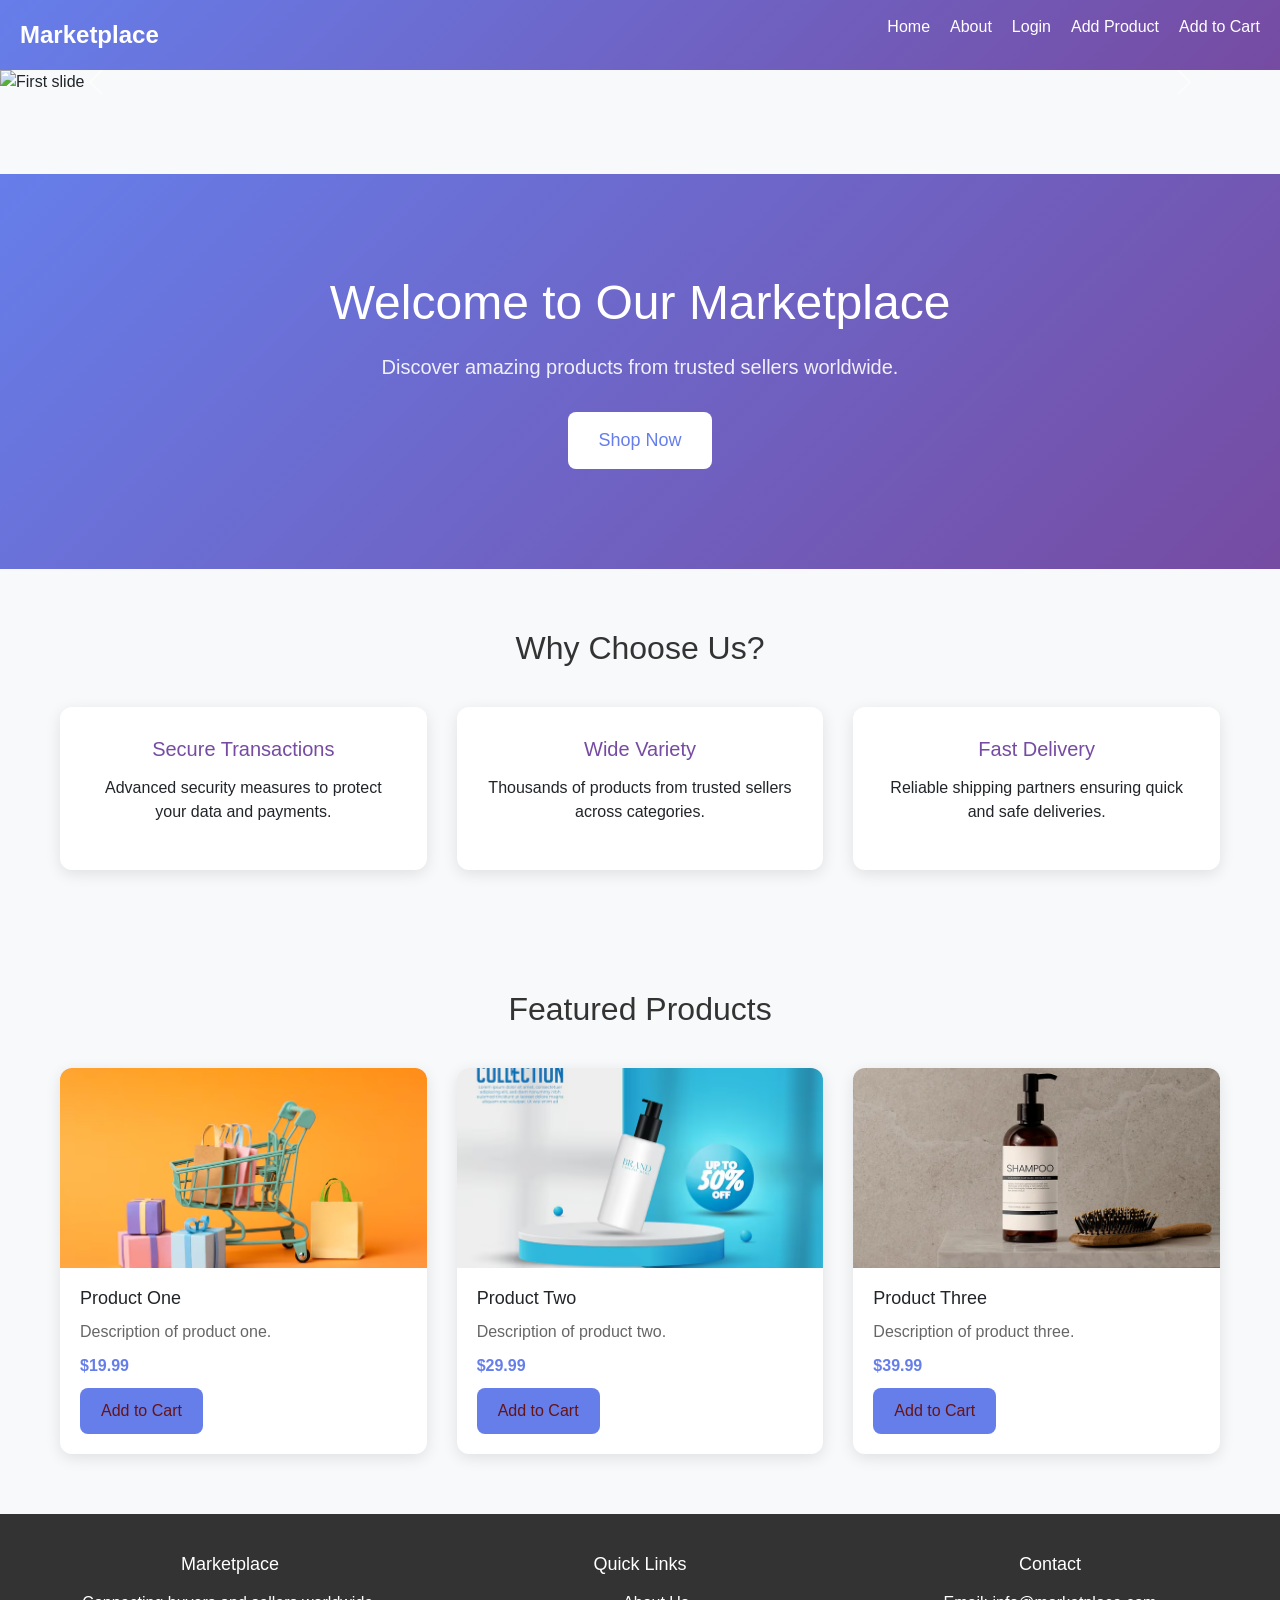
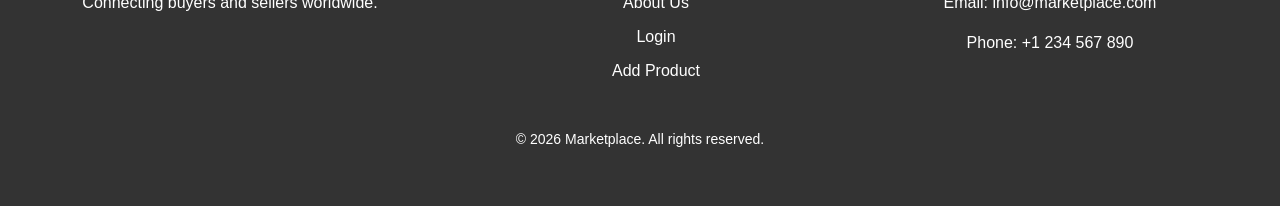
==== index.html @ aaffb5f0 "Online Market Place Website" ====
<!DOCTYPE html>
<html lang="en">
<head>
    <meta charset="UTF-8">
    <meta name="viewport" content="width=device-width, initial-scale=1.0">
    <title>Marketplace</title>
    <!-- Bootstrap CSS -->
<link href="https://cdn.jsdelivr.net/npm/bootstrap@5.3.3/dist/css/bootstrap.min.css" rel="stylesheet">
    <style>
        * {
            margin: 0;
            padding: 0;
            box-sizing: border-box;
        }

        body {
            font-family: 'Segoe UI', Tahoma, Geneva, Verdana, sans-serif;
            background: #f8f9fa;
        }

        .navbar {
            background: linear-gradient(135deg, #667eea 0%, #764ba2 100%);
            color: white;
            padding: 15px 20px;
            display: flex;
            justify-content: space-between;
            align-items: center;
            transition: all 0.3s ease;
            position: relative;
            z-index: 1000;
        }

        .navbar.fixed {
            position: fixed;
            top: 0;
            left: 0;
            right: 0;
            box-shadow: 0 2px 10px rgba(0, 0, 0, 0.2);
        }

        .navbar .logo {
            font-size: 24px;
            font-weight: bold;
        }

        .navbar .nav-links {
            display: flex;
            list-style: none;
        }

        .navbar .nav-links li {
            margin-left: 20px;
        }

        .navbar .nav-links a {
            color: white;
            text-decoration: none;
            font-size: 16px;
            transition: color 0.3s ease;
        }

        .navbar .nav-links a:hover {
            color: #e0e0e0;
        }

        .navbar .menu-toggle {
            display: none;
            flex-direction: column;
            cursor: pointer;
        }

        .navbar .menu-toggle span {
            width: 25px;
            height: 3px;
            background: white;
            margin: 3px 0;
            transition: 0.3s;
        }

        /* Responsive */
        @media (max-width: 768px) {
            .navbar .nav-links {
                display: none;
                flex-direction: column;
                position: absolute;
                top: 100%;
                left: 0;
                right: 0;
                background: linear-gradient(135deg, #667eea 0%, #764ba2 100%);
                padding: 20px;
            }

            .navbar .nav-links.active {
                display: flex;
            }

            .navbar .nav-links li {
                margin: 10px 0;
            }

            .navbar .menu-toggle {
                display: flex;
            }
        }

        /* Content padding to account for fixed navbar */
        .content {
            padding-top: 80px;
        }

        /* Hero Section */
        .hero {
            background: linear-gradient(135deg, #667eea 0%, #764ba2 100%);
            color: white;
            padding: 100px 20px;
            text-align: center;
        }

        .hero h1 {
            font-size: 48px;
            margin-bottom: 20px;
        }

        .hero p {
            font-size: 20px;
            margin-bottom: 30px;
            opacity: 0.9;
        }

        .hero .btn {
            background: white;
            color: #667eea;
            padding: 15px 30px;
            border: none;
            border-radius: 8px;
            font-size: 18px;
            cursor: pointer;
            transition: background 0.3s ease;
        }

        .hero .btn:hover {
            background: #e0e0e0;
        }

        /* Sections */
        .section {
            padding: 60px 20px;
            max-width: 1200px;
            margin: 0 auto;
        }

        .section h2 {
            font-size: 32px;
            text-align: center;
            margin-bottom: 40px;
            color: #333;
        }

        .features {
            display: grid;
            grid-template-columns: repeat(auto-fit, minmax(250px, 1fr));
            gap: 30px;
        }

        .feature-card {
            background: white;
            padding: 30px;
            border-radius: 12px;
            box-shadow: 0 4px 15px rgba(0, 0, 0, 0.1);
            text-align: center;
            transition: transform 0.3s ease;
        }

        .feature-card:hover {
            transform: translateY(-5px);
        }

        .feature-card h3 {
            font-size: 20px;
            margin-bottom: 15px;
            color: #764ba2;
        }

        .products {
            display: grid;
            grid-template-columns: repeat(auto-fit, minmax(300px, 1fr));
            gap: 30px;
        }

        .product-card {
            background: white;
            border-radius: 12px;
            overflow: hidden;
            box-shadow: 0 4px 15px rgba(0, 0, 0, 0.1);
            transition: transform 0.3s ease;
        }

        .product-card:hover {
            transform: translateY(-5px);
        }

        .product-card img {
            width: 100%;
            height: 200px;
            object-fit: cover;
        }

        .product-card .info {
            padding: 20px;
        }

        .product-card h3 {
            font-size: 18px;
            margin-bottom: 10px;
        }

        .product-card p {
            color: #666;
            margin-bottom: 10px;
        }

        .product-card .price {
            font-weight: bold;
            color: #667eea;
        }
        .btn{
            background: #667eea;
            color: rgb(102, 19, 19);
            padding: 10px 20px;
            border-radius: 8px;
            font-size: 16px;
            cursor: pointer;
            transition: background 0.3s ease;
        }
        .btn:hover {
            background: #5d74f5;
            color: white;
        }

        /* Footer */
        footer {
            background: #333;
            color: white;
            padding: 40px 20px;
            text-align: center;
        }

        footer .footer-content {
            max-width: 1200px;
            margin: 0 auto;
            display: grid;
            grid-template-columns: repeat(auto-fit, minmax(200px, 1fr));
            gap: 30px;
        }

        footer h3 {
            font-size: 18px;
            margin-bottom: 15px;
        }

        footer ul {
            list-style: none;
        }

        footer ul li {
            margin-bottom: 10px;
        }

        footer a {
            color: white;
            text-decoration: none;
        }

        footer a:hover {
            text-decoration: underline;
        }

        footer .copyright {
            margin-top: 30px;
            font-size: 14px;
        }

        /* Responsive */
        @media (max-width: 768px) {
            .hero {
                padding: 80px 20px;
            }

            .hero h1 {
                font-size: 36px;
            }

            .hero p {
                font-size: 18px;
            }

            .section {
                padding: 40px 20px;
            }

            .section h2 {
                font-size: 28px;
            }

            .features {
                grid-template-columns: 1fr;
            }

            .products {
                grid-template-columns: 1fr;
            }

            footer .footer-content {
                grid-template-columns: 1fr;
            }
        }

        @media (max-width: 480px) {
            .hero h1 {
                font-size: 28px;
            }

            .hero p {
                font-size: 16px;
            }

            .section h2 {
                font-size: 24px;
            }

            .feature-card, .product-card .info {
                padding: 20px;
            }
        }
    </style>
</head>
<body>
    <nav class="navbar" id="navbar">
        <div class="logo">Marketplace</div>
        <ul class="nav-links" id="nav-links">
            <li><a href="index.html">Home</a></li>
            <li><a href="about.html">About</a></li>
            <li><a href="login.html">Login</a></li>
            <li><a href="add-product.html">Add Product</a></li>
            <li id="cartBtnLi"><a href="add-product.html">Add to Cart</a></li>
        </ul>
        <div class="menu-toggle" id="menu-toggle">
            <span></span>
            <span></span>
            <span></span>
        </div>
    </nav>
    <!-- main-section -->
    <div id="heroCarousel" class="carousel slide" data-bs-ride="carousel">
  <div class="carousel-inner">
    <!-- First Slide -->
    <div class="carousel-item active">
      <img src="images/image1.jpg" class="d-block w-100" alt="First slide">
      <div class="carousel-caption d-none d-md-block">
        <h1>Welcome to Marketplace</h1>
        <p>Find the best deals here</p>
      </div>
    </div>

    <!-- Second Slide -->
    <div class="carousel-item">
      <img src="images/image2.jpg" class="d-block w-100" alt="Second slide">
      <div class="carousel-caption d-none d-md-block">
        <h1>Shop Smart</h1>
        <p>Quality products at great prices</p>
      </div>
    </div>

    <!-- Third Slide -->
    <div class="carousel-item">
      <img src="images/image3.jpg" class="d-block w-100" alt="Third slide">
      <div class="carousel-caption d-none d-md-block">
        <h1>Fast Delivery</h1>
        <p>Get your items quickly</p>
      </div>
    </div>
  </div>

  <!-- Controls -->
  <button class="carousel-control-prev" type="button" data-bs-target="#heroCarousel" data-bs-slide="prev">
    <span class="carousel-control-prev-icon"></span>
  </button>
  <button class="carousel-control-next" type="button" data-bs-target="#heroCarousel" data-bs-slide="next">
    <span class="carousel-control-next-icon"></span>
  </button>
</div>



    <div class="content">
        <!-- Hero Section -->
        <section class="hero">
            <h1>Welcome to Our Marketplace</h1>
            <p>Discover amazing products from trusted sellers worldwide.</p>
            <button class="btn" id="shopBtn">Shop Now</button>
        </section>

        <!-- Features Section -->
        <section class="section">
            <h2>Why Choose Us?</h2>
            <div class="features">
                <div class="feature-card">
                    <h3>Secure Transactions</h3>
                    <p>Advanced security measures to protect your data and payments.</p>
                </div>
                <div class="feature-card">
                    <h3>Wide Variety</h3>
                    <p>Thousands of products from trusted sellers across categories.</p>
                </div>
                <div class="feature-card">
                    <h3>Fast Delivery</h3>
                    <p>Reliable shipping partners ensuring quick and safe deliveries.</p>
                </div>
            </div>
        </section>

        <!-- Products Section -->
        <section class="section">
            <h2>Featured Products</h2>
            <div class="products">
                <div class="product-card">
                    <img src="images/image.png" alt="Product 1">
                    <div class="info">
                        <h3>Product One</h3>
                        <p>Description of product one.</p>
                        <p class="price">$19.99</p>
                        <button class="btn" id="cartBtn">Add to Cart</button>
                    </div>
                </div>
                <div class="product-card">
                    <img src="images/image copy.png" alt="Product 2">
                    <div class="info">
                        <h3>Product Two</h3>
                        <p>Description of product two.</p>
                        <p class="price">$29.99</p>
                        <button class="btn" id="cartBtn">Add to Cart</button>
                    </div>
                </div>
                <div class="product-card">
                    <img src="images/image copy 2.png" alt="Product 3">
                    <div class="info">
                        <h3>Product Three</h3>
                        <p>Description of product three.</p>
                        <p class="price">$39.99</p>
                        <button class="btn" id="cartBtn">Add to Cart</button>
                    </div>
                </div>
            </div>
        </section>
    </div>

    <!-- Footer -->
    <footer>
        <div class="footer-content">
            <div>
                <h3>Marketplace</h3>
                <p>Connecting buyers and sellers worldwide.</p>
            </div>
            <div>
                <h3>Quick Links</h3>
                <ul>
                    <li><a href="about.html">About Us</a></li>
                    <li><a href="login.html">Login</a></li>
                    <li><a href="add-product.html">Add Product</a></li>
                </ul>
            </div>
            <div>
                <h3>Contact</h3>
                <p>Email: info@marketplace.com</p>
                <p>Phone: +1 234 567 890</p>
            </div>
        </div>
        <div class="copyright">
            <p>&copy; 2026 Marketplace. All rights reserved.</p>
        </div>
    </footer>

    <script>
        // Fixed navbar on scroll
        window.addEventListener('scroll', function() {
            const navbar = document.getElementById('navbar');
            if (window.scrollY > 50) {
                navbar.classList.add('fixed');
            } else {
                navbar.classList.remove('fixed');
            }
        });

        // Mobile menu toggle
        const menuToggle = document.getElementById('menu-toggle');
        const navLinks = document.getElementById('nav-links');
        menuToggle.addEventListener('click', function() {
            navLinks.classList.toggle('active');
        });
        // Shop Now button scroll
        const shopBtn = document.getElementById('shopBtn');
      shopBtn.addEventListener('click', function() {
           window.location.href = "login.html"; // Redirect to login page
        });
    </script>

    <script src="https://www.gstatic.com/firebasejs/8.10.0/firebase-app.js"></script>
    <script src="https://www.gstatic.com/firebasejs/8.10.0/firebase-firestore.js"></script>
    <script src="firebase.js" type="module"></script>
    <script src="js/app.js" type="module"></script>
    <script type="module" src="js/auth.js"></script>
    <!-- Bootstrap JS -->
<script src="https://cdn.jsdelivr.net/npm/bootstrap@5.3.3/dist/js/bootstrap.bundle.min.js"></script>
</body>
</html>
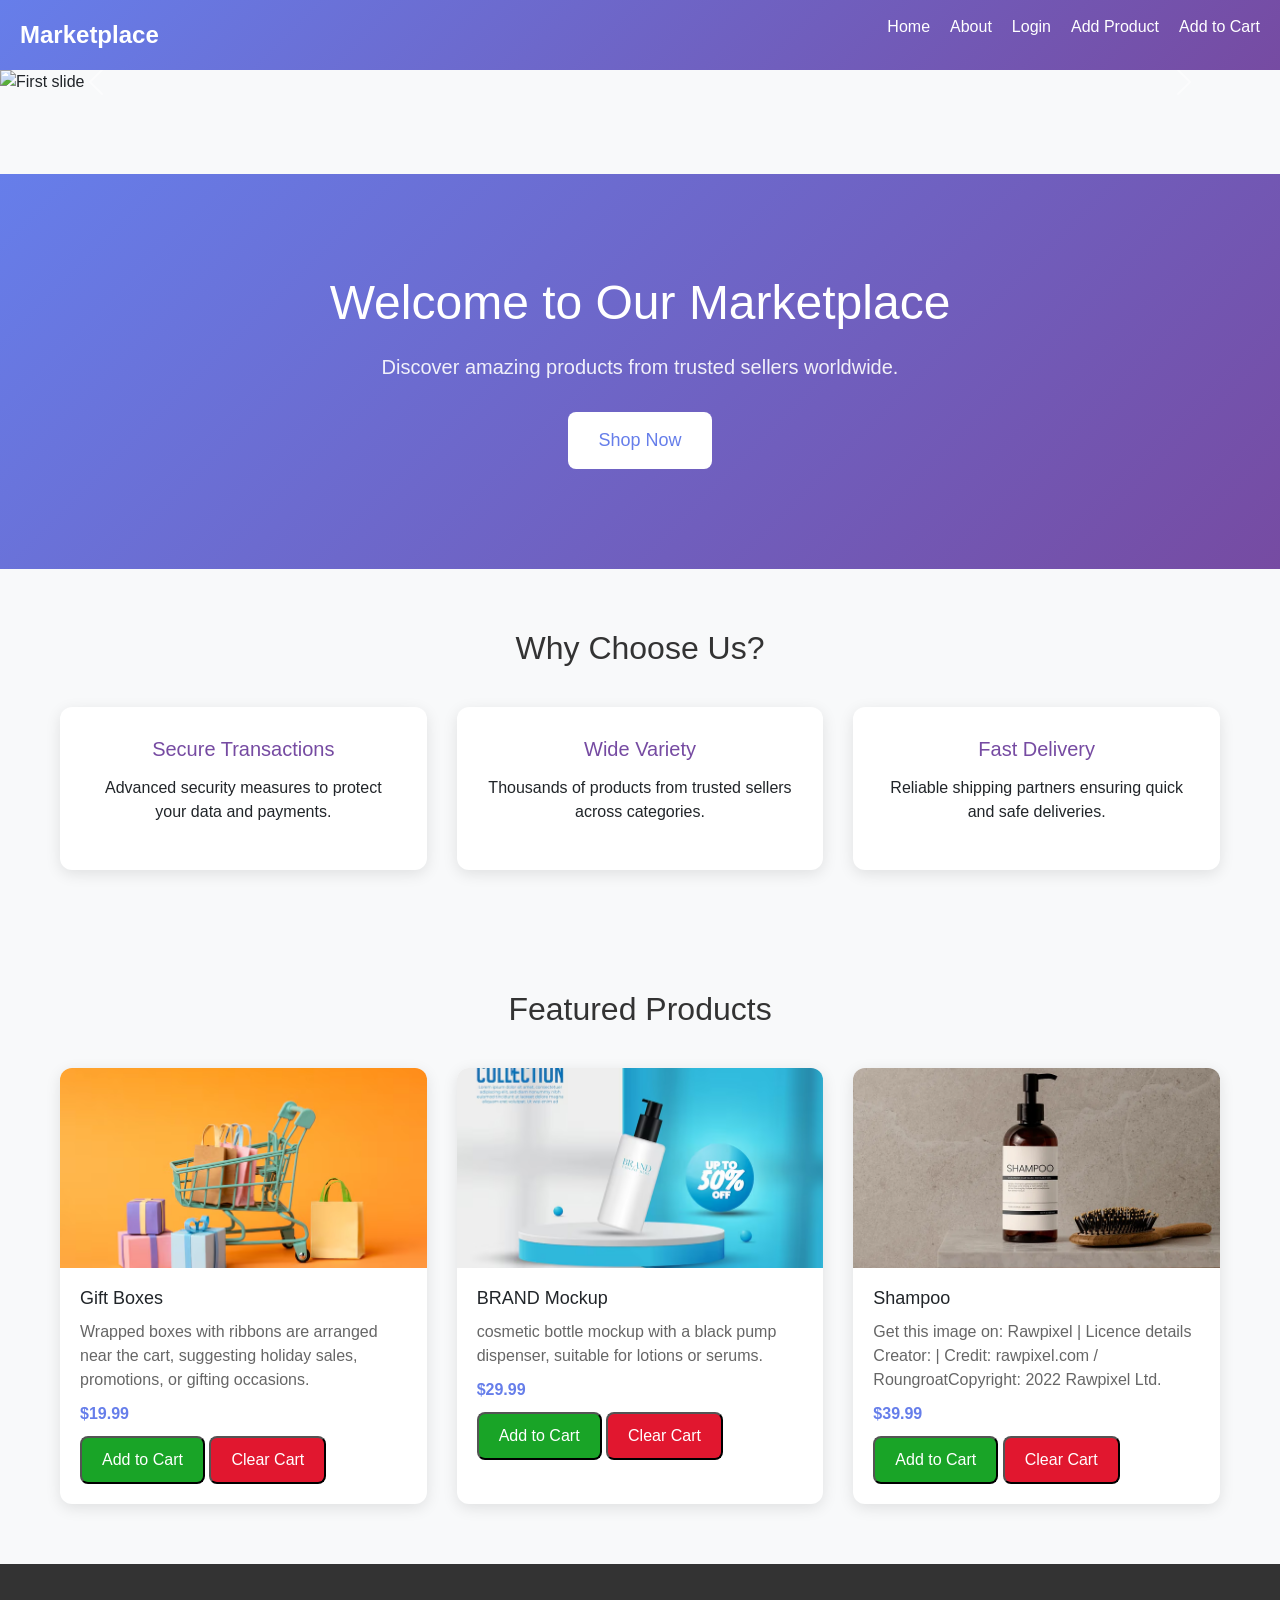
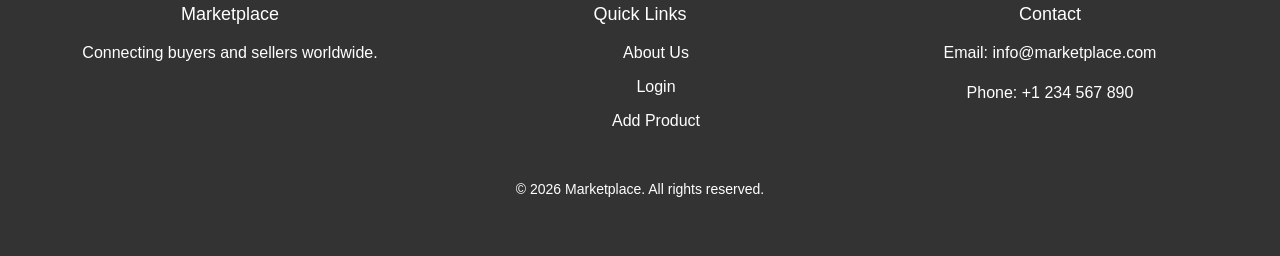
==== commit ba63920e: "updated" ====
--- a/index.html
+++ b/index.html
@@ -236,6 +236,35 @@
             background: #5d74f5;
             color: white;
         }
+/* Cart Button*/
+.cartBtn{
+            background:#19a427;
+            color: white;
+            padding: 10px 20px;
+            border-radius: 8px;
+            font-size: 16px;
+            cursor: pointer;
+            transition: background 0.3s ease;
+        }
+        .cartBtn:hover {
+            background: #04590c;
+            color: white;
+        }
+        
+        /* Clear Cart Button */
+            .clrBtn{
+                background:#e1172f;
+                color: white;
+                padding: 10px 20px;
+                border-radius: 8px;
+                font-size: 16px;
+                cursor: pointer;
+                transition: background 0.3s ease;
+            }
+            .clrBtn:hover {
+                background: #c0392b;
+                color: rgb(240, 233, 233);
+            }
 
         /* Footer */
         footer {
@@ -342,7 +371,7 @@
             <li><a href="about.html">About</a></li>
             <li><a href="login.html">Login</a></li>
             <li><a href="add-product.html">Add Product</a></li>
-            <li id="cartBtnLi"><a href="add-product.html">Add to Cart</a></li>
+            <li id="cartBtnLi"><a href="signup.html">Add to Cart</a></li>
         </ul>
         <div class="menu-toggle" id="menu-toggle">
             <span></span>
@@ -426,28 +455,31 @@
                 <div class="product-card">
                     <img src="images/image.png" alt="Product 1">
                     <div class="info">
-                        <h3>Product One</h3>
-                        <p>Description of product one.</p>
+                        <h3>Gift Boxes</h3>
+                        <p> Wrapped boxes with ribbons are arranged near the cart, suggesting holiday sales, promotions, or gifting occasions.</p>
                         <p class="price">$19.99</p>
-                        <button class="btn" id="cartBtn">Add to Cart</button>
+                        <button class="cartBtn" id="cartBtn">Add to Cart</button>
+                        <button class="clrBtn" id="clrCart">Clear Cart</button>
                     </div>
                 </div>
                 <div class="product-card">
                     <img src="images/image copy.png" alt="Product 2">
                     <div class="info">
-                        <h3>Product Two</h3>
-                        <p>Description of product two.</p>
+                        <h3>BRAND Mockup</h3>
+                        <p>cosmetic bottle mockup with a black pump dispenser, suitable for lotions or serums. </p>
                         <p class="price">$29.99</p>
-                        <button class="btn" id="cartBtn">Add to Cart</button>
+                        <button class="cartBtn" id="cartBtn2">Add to Cart</button>
+                          <button class="clrBtn" id="clrCart2">Clear Cart</button>
                     </div>
                 </div>
                 <div class="product-card">
                     <img src="images/image copy 2.png" alt="Product 3">
                     <div class="info">
-                        <h3>Product Three</h3>
-                        <p>Description of product three.</p>
+                        <h3>Shampoo</h3>
+                        <p>Get this image on: Rawpixel | Licence details    Creator: | Credit: rawpixel.com / RoungroatCopyright: 2022 Rawpixel Ltd.</p>
                         <p class="price">$39.99</p>
-                        <button class="btn" id="cartBtn">Add to Cart</button>
+                        <button class="cartBtn" id="cartBtn3">Add to Cart</button>
+                          <button class="clrBtn" id="clrCart3">Clear Cart</button>
                     </div>
                 </div>
             </div>
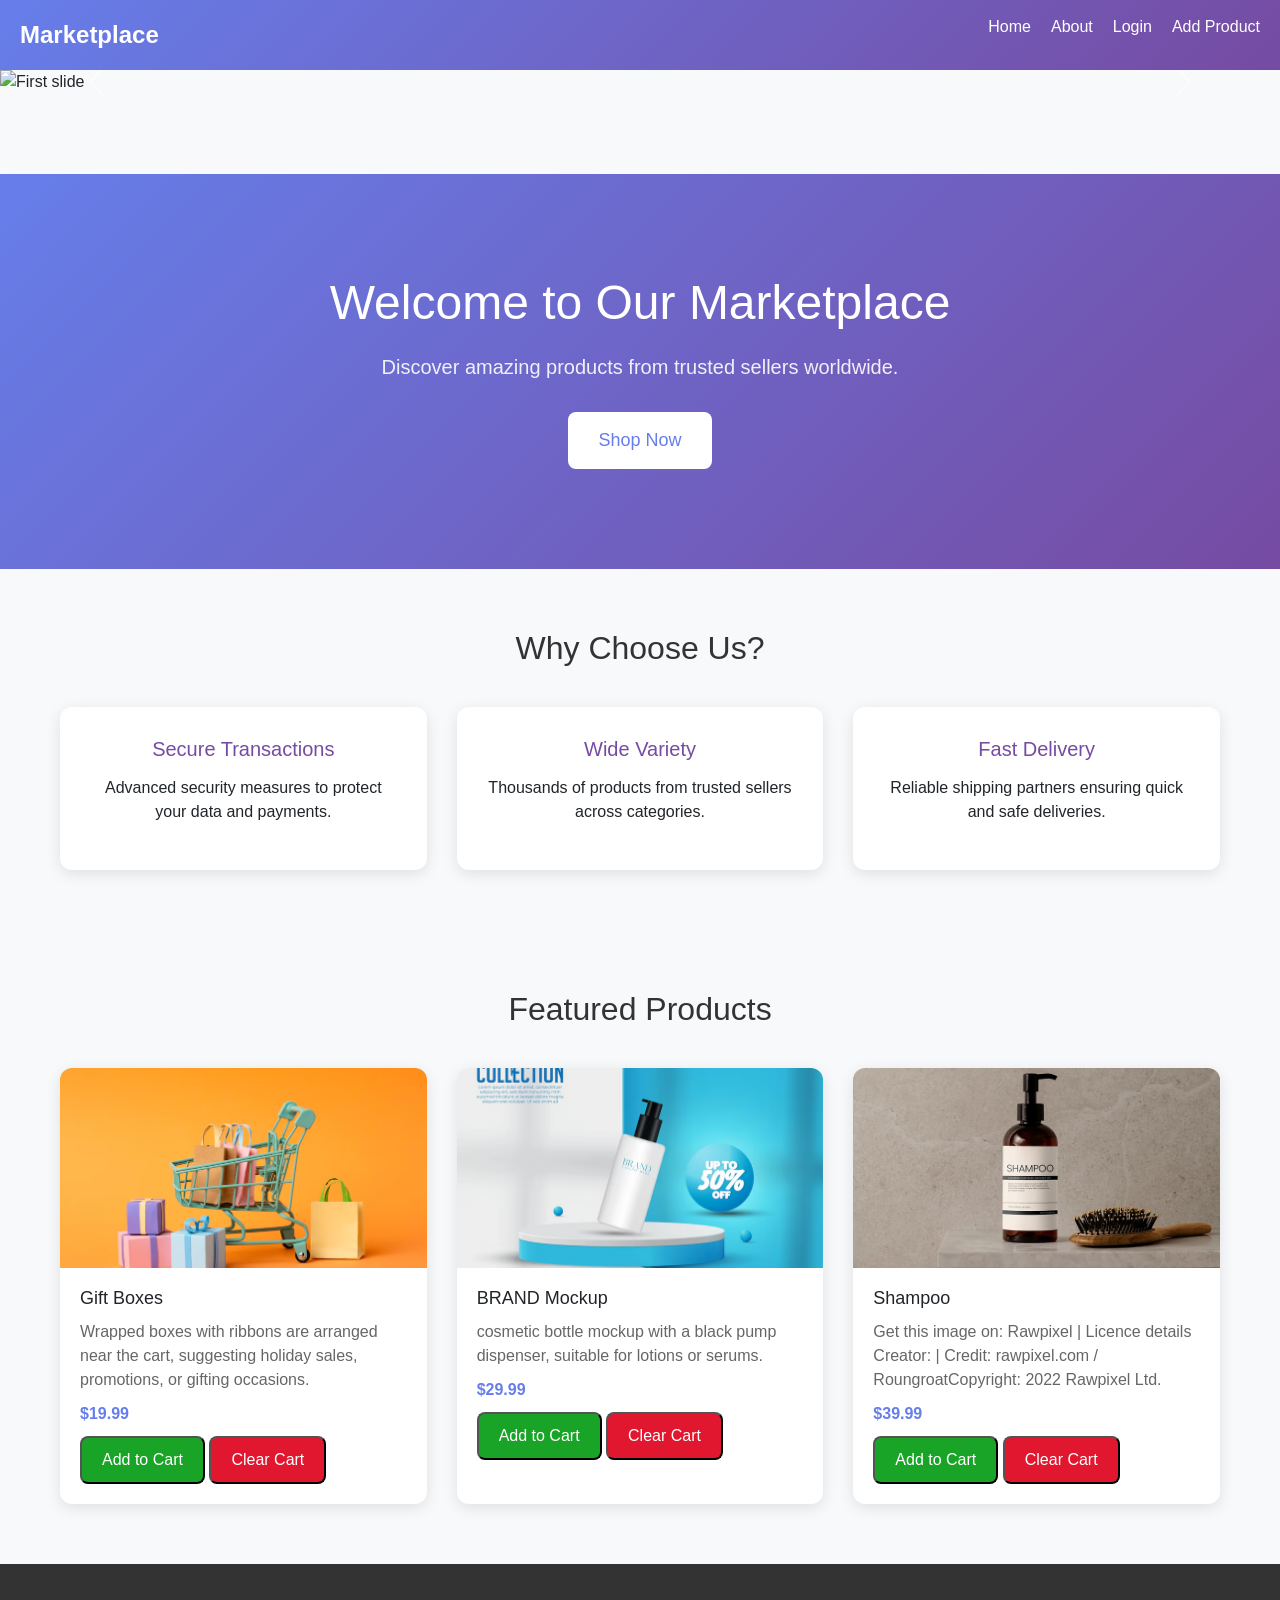
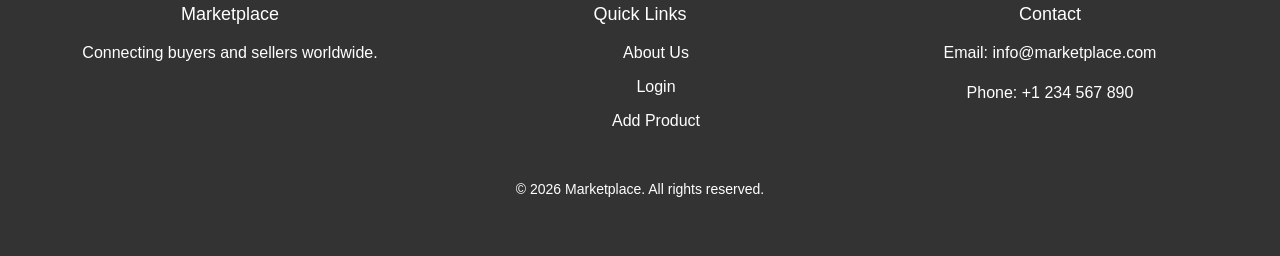
==== commit 72da29de: "updated with some changes" ====
--- a/index.html
+++ b/index.html
@@ -53,15 +53,32 @@
         }
 
         .navbar .nav-links a {
+            position: relative;
             color: white;
             text-decoration: none;
             font-size: 16px;
             transition: color 0.3s ease;
         }
 
+        .navbar .nav-links a::after {
+            content: '';
+            position: absolute;
+            bottom: 0;
+            left: 0;
+            width: 0;
+            height: 2px;
+            background-color: #8B4513; /* Brown color */
+            transition: width 0.3s ease;
+        }
+
         .navbar .nav-links a:hover {
-            color: #e0e0e0;
-        }
+            color: #261e1e;
+        }
+
+        .navbar .nav-links a:hover::after {
+            width: 100%;
+        }
+        
 
         .navbar .menu-toggle {
             display: none;
@@ -250,7 +267,7 @@
             background: #04590c;
             color: white;
         }
-        
+
         /* Clear Cart Button */
             .clrBtn{
                 background:#e1172f;
@@ -371,7 +388,6 @@
             <li><a href="about.html">About</a></li>
             <li><a href="login.html">Login</a></li>
             <li><a href="add-product.html">Add Product</a></li>
-            <li id="cartBtnLi"><a href="signup.html">Add to Cart</a></li>
         </ul>
         <div class="menu-toggle" id="menu-toggle">
             <span></span>
